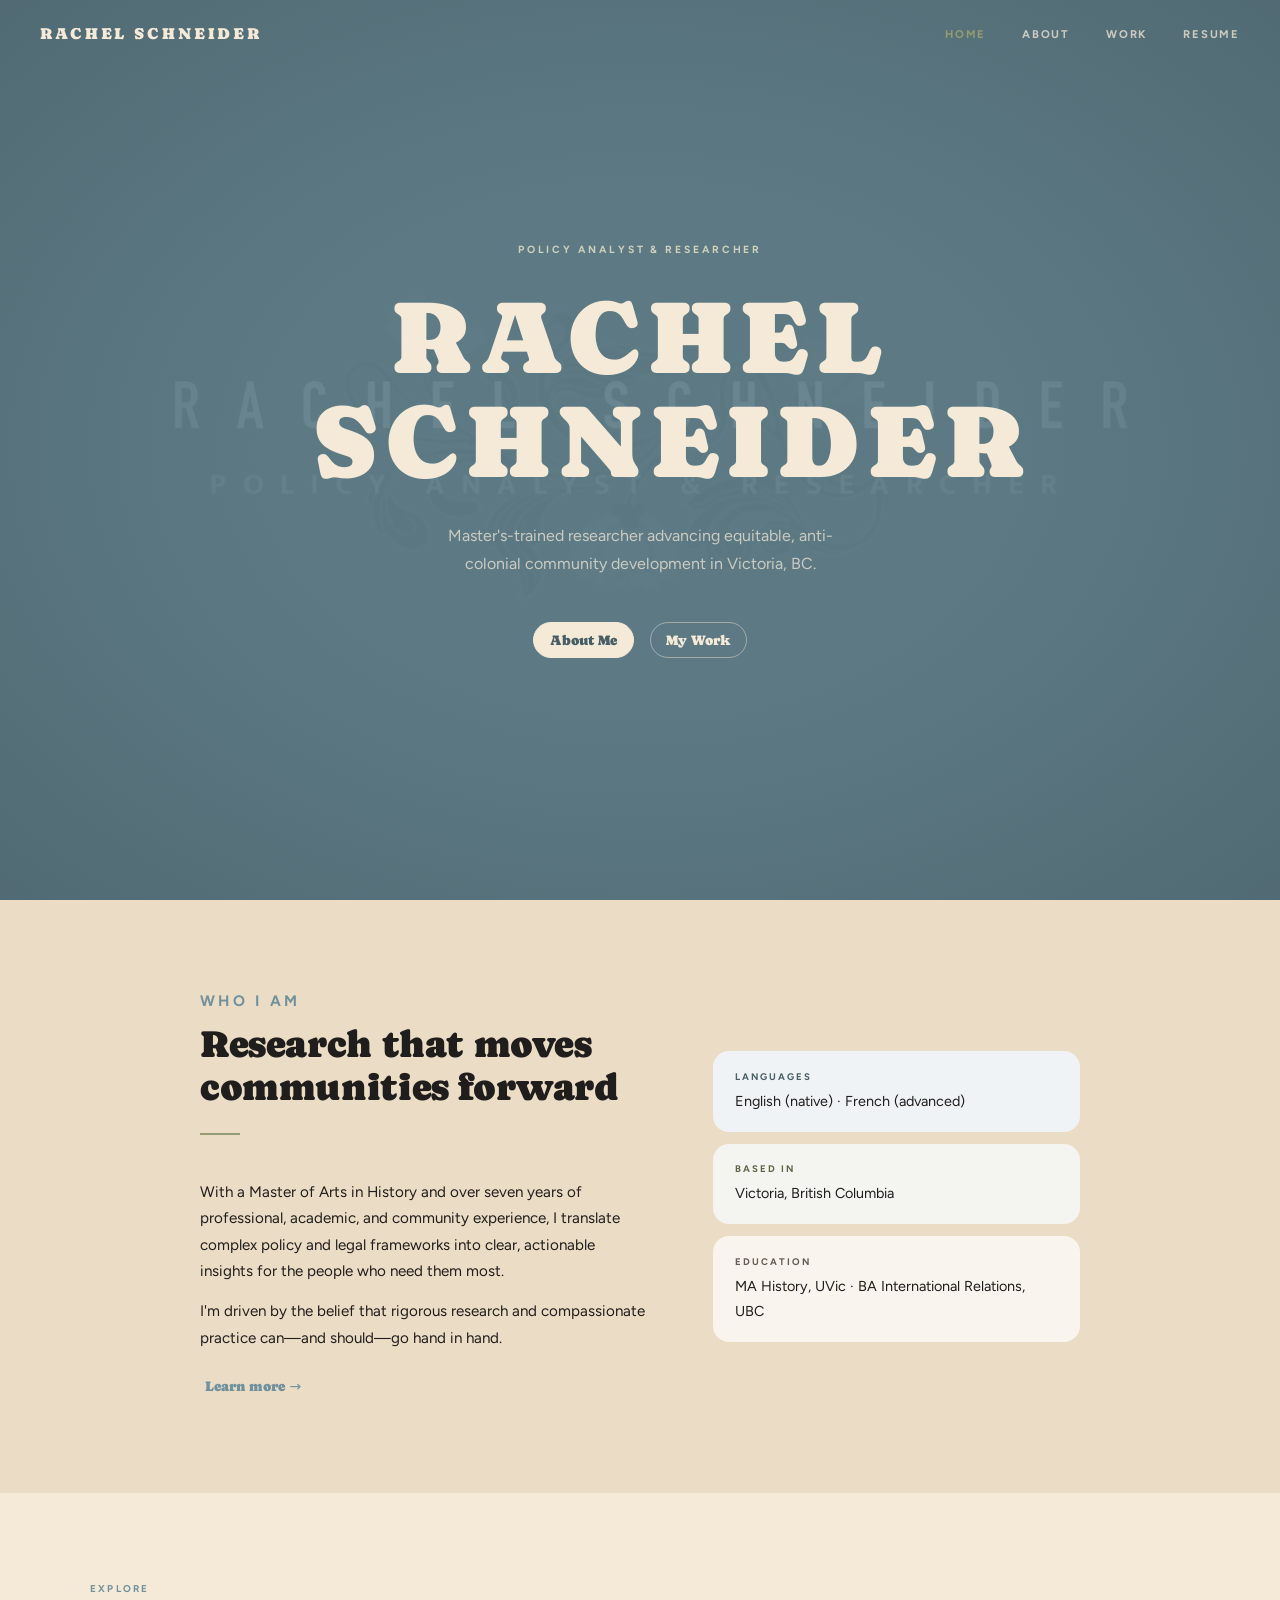
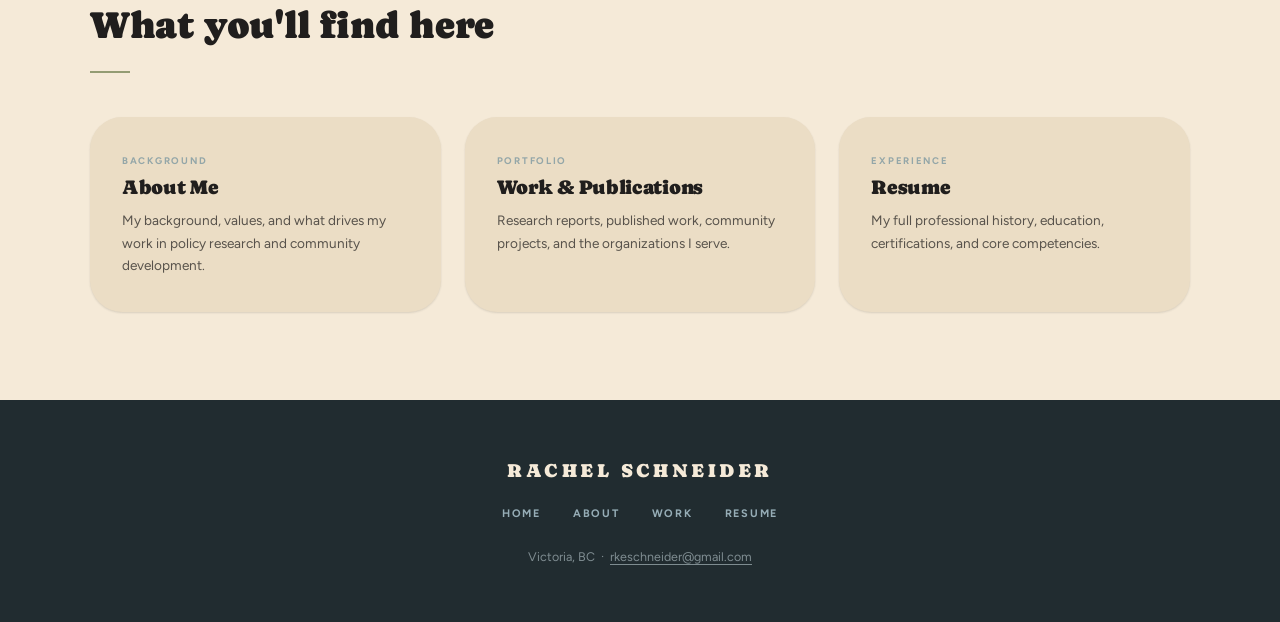
==== index.html @ 08669805 "Initial site" ====
<!DOCTYPE html>
<html lang="en">
<head>
  <meta charset="UTF-8">
  <meta name="viewport" content="width=device-width, initial-scale=1.0">
  <title>Rachel Schneider — Policy Analyst &amp; Researcher</title>
  <link rel="stylesheet" href="css/styles.css">
</head>
<body>

  <!-- ── Navigation ─────────────────────────────────────── -->
  <header class="site-header hero-mode" id="site-header">
    <a class="brand" href="index.html">Rachel Schneider</a>
    <nav aria-label="Main">
      <ul class="site-nav" id="site-nav">
        <li><a href="index.html" aria-current="page">Home</a></li>
        <li><a href="about.html">About</a></li>
        <li><a href="work.html">Work</a></li>
        <li><a href="resume.html">Resume</a></li>
      </ul>
    </nav>
    <button class="nav-toggle" id="nav-toggle" aria-label="Toggle navigation" aria-expanded="false">
      <svg width="22" height="16" viewBox="0 0 22 16" fill="currentColor" aria-hidden="true">
        <rect width="22" height="2" rx="1"/>
        <rect y="7" width="22" height="2" rx="1"/>
        <rect y="14" width="22" height="2" rx="1"/>
      </svg>
    </button>
  </header>

  <!-- ── Hero ───────────────────────────────────────────── -->
  <section class="hero">
    <div class="hero-content">
      <p class="hero-eyebrow">Policy Analyst &amp; Researcher</p>
      <h1 class="hero-name">Rachel<br>Schneider</h1>
      <p class="hero-tagline">Master's-trained researcher advancing equitable, anti-colonial community development in Victoria, BC.</p>
      <div class="hero-ctas">
        <a href="about.html" class="btn btn-primary">About Me</a>
        <a href="work.html" class="btn btn-secondary">My Work</a>
      </div>
    </div>
  </section>

  <!-- ── Intro strip ────────────────────────────────────── -->
  <section class="section section--tinted">
    <div class="section-inner">
      <div class="intro-grid">
        <div>
          <p class="section-eyebrow">Who I am</p>
          <h2 class="section-heading">Research that moves communities forward</h2>
          <hr class="section-rule">
          <p>With a Master of Arts in History and over seven years of professional, academic, and community experience, I translate complex policy and legal frameworks into clear, actionable insights for the people who need them most.</p>
          <p>I'm driven by the belief that rigorous research and compassionate practice can—and should—go hand in hand.</p>
          <a href="about.html" class="btn btn-ghost" style="margin-top: 0.25rem;">Learn more →</a>
        </div>
        <div class="stat-pills">
          <div class="stat-pill" style="background: var(--color-accent-100);">
            <p class="label" style="color: var(--color-accent-700);">Languages</p>
            <p class="value">English (native) · French (advanced)</p>
          </div>
          <div class="stat-pill" style="background: var(--color-accent-2-100);">
            <p class="label" style="color: var(--color-accent-2-700);">Based in</p>
            <p class="value">Victoria, British Columbia</p>
          </div>
          <div class="stat-pill" style="background: var(--color-neutral-100);">
            <p class="label" style="color: var(--color-neutral-700);">Education</p>
            <p class="value">MA History, UVic · BA International Relations, UBC</p>
          </div>
        </div>
      </div>
    </div>
  </section>

  <!-- ── Quick links ─────────────────────────────────────── -->
  <section class="section">
    <div class="section-inner--wide">
      <p class="section-eyebrow">Explore</p>
      <h2 class="section-heading">What you'll find here</h2>
      <hr class="section-rule">
      <div class="quick-links">
        <a href="about.html" class="ql-card">
          <p class="eyebrow">Background</p>
          <h3>About Me</h3>
          <p>My background, values, and what drives my work in policy research and community development.</p>
        </a>
        <a href="work.html" class="ql-card">
          <p class="eyebrow">Portfolio</p>
          <h3>Work &amp; Publications</h3>
          <p>Research reports, published work, community projects, and the organizations I serve.</p>
        </a>
        <a href="resume.html" class="ql-card">
          <p class="eyebrow">Experience</p>
          <h3>Resume</h3>
          <p>My full professional history, education, certifications, and core competencies.</p>
        </a>
      </div>
    </div>
  </section>

  <!-- ── Footer ─────────────────────────────────────────── -->
  <footer class="site-footer">
    <span class="footer-brand">Rachel Schneider</span>
    <nav class="footer-nav" aria-label="Footer">
      <a href="index.html">Home</a>
      <a href="about.html">About</a>
      <a href="work.html">Work</a>
      <a href="resume.html">Resume</a>
    </nav>
    <p class="footer-copy">Victoria, BC &nbsp;·&nbsp; <a href="mailto:rkeschneider@gmail.com">rkeschneider@gmail.com</a></p>
  </footer>

  <script src="js/main.js"></script>
</body>
</html>
---- css/styles.css ----
@import url('../brand_assets/design-system/styles.css');

/* ══════════════════════════════════════════════════════════
   Site-wide layout & component overrides
   ══════════════════════════════════════════════════════════ */

/* ── Site Header / Nav ──────────────────────────────────── */
.site-header {
  position: fixed;
  top: 0; left: 0; right: 0;
  z-index: 200;
  display: flex;
  align-items: center;
  padding: 1.35rem 2.5rem;
  transition: background 0.35s ease, box-shadow 0.35s ease;
}

.site-header.hero-mode {
  background: transparent;
}

.site-header.scrolled {
  background: var(--color-bg);
  box-shadow: var(--shadow-sm);
}

.site-header .brand {
  font-family: var(--font-heading);
  font-size: 1rem;
  letter-spacing: 0.18em;
  text-transform: uppercase;
  color: var(--color-bg);
  text-decoration: none;
  margin-right: auto;
  transition: color 0.3s;
}

.site-header.scrolled .brand {
  color: var(--color-text);
}

.site-nav {
  display: flex;
  gap: 2.25rem;
  list-style: none;
  margin: 0;
  padding: 0;
}

.site-nav a {
  font-family: var(--font-body);
  font-size: 0.7rem;
  font-weight: 700;
  letter-spacing: 0.16em;
  text-transform: uppercase;
  color: rgba(245, 234, 216, 0.75);
  text-decoration: none;
  transition: color 0.2s;
}

.site-header.scrolled .site-nav a {
  color: var(--color-neutral-600);
}

.site-nav a:hover,
.site-nav a[aria-current="page"] {
  color: var(--color-accent-2) !important;
}

.nav-toggle {
  display: none;
  background: none;
  border: none;
  cursor: pointer;
  padding: 0.4rem;
  color: var(--color-bg);
  line-height: 1;
}

.site-header.scrolled .nav-toggle {
  color: var(--color-text);
}

/* ── Hero ───────────────────────────────────────────────── */
.hero {
  position: relative;
  min-height: 100vh;
  display: flex;
  align-items: center;
  justify-content: center;
  text-align: center;
  background: var(--color-accent-600);
  overflow: hidden;
}

.hero::before {
  content: '';
  position: absolute;
  inset: 0;
  background: url('../assets/business-card.jpeg') center / cover no-repeat;
  opacity: 0.16;
  mix-blend-mode: luminosity;
}

/* Radial vignette to deepen edges */
.hero::after {
  content: '';
  position: absolute;
  inset: 0;
  background: radial-gradient(ellipse at center, transparent 40%, rgba(71, 94, 102, 0.55) 100%);
  pointer-events: none;
}

.hero-content {
  position: relative;
  z-index: 1;
  max-width: 720px;
  padding: 2rem;
}

.hero-eyebrow {
  font-family: var(--font-body);
  font-size: 0.65rem;
  font-weight: 700;
  letter-spacing: 0.28em;
  text-transform: uppercase;
  color: var(--color-accent-2-300);
  margin: 0 0 1.75rem;
}

.hero-name {
  font-family: var(--font-heading);
  font-size: clamp(3.25rem, 9vw, 6.5rem);
  line-height: 1.0;
  letter-spacing: 0.06em;
  text-transform: uppercase;
  color: var(--color-bg);
  margin: 0 0 1.75rem;
}

.hero-tagline {
  font-size: 1rem;
  line-height: 1.75;
  color: rgba(245, 234, 216, 0.72);
  max-width: 440px;
  margin: 0 auto 2.75rem;
}

.hero-ctas {
  display: flex;
  gap: 1rem;
  justify-content: center;
  flex-wrap: wrap;
}

/* Override btn colors for the hero's dark bg */
.hero-ctas .btn-primary {
  background: var(--color-bg);
  color: var(--color-accent-700);
  border-color: var(--color-bg);
}
.hero-ctas .btn-primary:hover {
  background: var(--color-accent-100);
}
.hero-ctas .btn-secondary {
  border-color: rgba(245, 234, 216, 0.45);
  color: var(--color-bg);
  background: transparent;
}
.hero-ctas .btn-secondary:hover {
  background: rgba(245, 234, 216, 0.1);
}

/* ── Page Header (inner pages) ──────────────────────────── */
.page-header {
  position: relative;
  background: var(--color-accent-600);
  padding: 9.5rem 2rem 4.5rem;
  text-align: center;
  overflow: hidden;
}

.page-header::before {
  content: '';
  position: absolute;
  inset: 0;
  background: url('../assets/business-card.jpeg') center / cover no-repeat;
  opacity: 0.12;
  mix-blend-mode: luminosity;
}

.page-header::after {
  content: '';
  position: absolute;
  inset: 0;
  background: radial-gradient(ellipse at center, transparent 30%, rgba(71, 94, 102, 0.5) 100%);
  pointer-events: none;
}

.page-header-content {
  position: relative;
  z-index: 1;
}

.page-header h1 {
  font-family: var(--font-heading);
  font-size: clamp(2.25rem, 5vw, 3.75rem);
  letter-spacing: 0.06em;
  text-transform: uppercase;
  color: var(--color-bg);
  margin: 0 0 0.6rem;
}

.page-header .sub {
  font-size: 0.65rem;
  font-weight: 700;
  letter-spacing: 0.22em;
  text-transform: uppercase;
  color: var(--color-accent-200);
  margin: 0;
}

/* ── Section chrome ─────────────────────────────────────── */
.section {
  padding: 5.5rem 2rem;
}

.section--tinted {
  background: var(--color-surface);
}

.section-inner {
  max-width: 880px;
  margin: 0 auto;
}

.section-inner--wide {
  max-width: 1100px;
  margin: 0 auto;
}

.section-eyebrow {
  font-size: 0.62rem;
  font-weight: 700;
  letter-spacing: 0.22em;
  text-transform: uppercase;
  color: var(--color-accent);
  margin: 0 0 0.5rem;
}

.section-heading {
  font-family: var(--font-heading);
  font-size: clamp(1.75rem, 3vw, 2.4rem);
  color: var(--color-text);
  margin: 0 0 1.5rem;
  letter-spacing: -0.01em;
}

.section-rule {
  width: 2.5rem;
  height: 2px;
  background: var(--color-accent-2);
  border: none;
  margin: 0 0 2.75rem;
}

/* ── Home – intro strip ─────────────────────────────────── */
.intro-grid {
  display: grid;
  grid-template-columns: 1.1fr 0.9fr;
  gap: 4rem;
  align-items: center;
}

.intro-grid p {
  font-size: 0.95rem;
  line-height: 1.75;
}

.stat-pills {
  display: flex;
  flex-direction: column;
  gap: 0.75rem;
}

.stat-pill {
  border-radius: var(--radius-md);
  padding: 1.1rem 1.4rem;
}

.stat-pill .label {
  font-size: 0.6rem;
  font-weight: 700;
  letter-spacing: 0.2em;
  text-transform: uppercase;
  margin: 0 0 0.2rem;
}

.stat-pill .value {
  font-size: 0.9rem;
  margin: 0;
}

/* ── Home – quick link cards ────────────────────────────── */
.quick-links {
  display: grid;
  grid-template-columns: repeat(3, 1fr);
  gap: 1.5rem;
}

.ql-card {
  display: block;
  text-decoration: none;
  color: var(--color-text);
  padding: 2.25rem 2rem;
  border-radius: calc(var(--radius-lg) * 1.15);
  background: var(--color-surface);
  box-shadow: var(--shadow-sm);
  transition: transform 0.25s cubic-bezier(0.34, 1.56, 0.64, 1),
              box-shadow 0.25s ease;
}

.ql-card:hover {
  transform: translateY(-4px);
  box-shadow: var(--shadow-md);
}

.ql-card .eyebrow {
  font-size: 0.6rem;
  font-weight: 700;
  letter-spacing: 0.18em;
  text-transform: uppercase;
  color: var(--color-accent);
  margin: 0 0 0.5rem;
}

.ql-card h3 {
  font-family: var(--font-heading);
  font-size: 1.25rem;
  margin: 0 0 0.6rem;
}

.ql-card p {
  font-size: 0.85rem;
  opacity: 0.72;
  margin: 0;
  line-height: 1.65;
}

/* ── About – bio layout ─────────────────────────────────── */
.bio-layout {
  display: grid;
  grid-template-columns: 1.5fr 1fr;
  gap: 4rem;
  align-items: start;
}

.bio-text p {
  font-size: 0.95rem;
  line-height: 1.8;
}

.bio-text .lead {
  font-size: 1.1rem;
  line-height: 1.75;
  margin-bottom: 1.25rem;
}

.sidebar-panel {
  background: var(--color-surface);
  border-radius: calc(var(--radius-lg) * 1.15);
  padding: 1.6rem;
  box-shadow: var(--shadow-sm);
  margin-bottom: 1rem;
}

.sidebar-panel h3 {
  font-size: 0.6rem;
  font-weight: 700;
  letter-spacing: 0.2em;
  text-transform: uppercase;
  color: var(--color-accent);
  margin: 0 0 0.9rem;
}

.sidebar-panel p {
  font-size: 0.875rem;
  line-height: 1.65;
  margin: 0;
}

.tag-cloud {
  display: flex;
  flex-wrap: wrap;
  gap: 0.4rem;
}

/* ── Values cards ───────────────────────────────────────── */
.values-grid {
  display: grid;
  grid-template-columns: repeat(3, 1fr);
  gap: 1.25rem;
}

/* ── Work – publication / project cards ─────────────────── */
.work-stack {
  display: flex;
  flex-direction: column;
  gap: 1.5rem;
}

.work-card {
  padding: 1.75rem 2rem;
  border-radius: calc(var(--radius-lg) * 1.15);
  background: var(--color-surface);
  box-shadow: var(--shadow-sm);
  border-left: 3px solid var(--color-accent);
  transition: box-shadow 0.2s ease;
}

.work-card:hover {
  box-shadow: var(--shadow-md);
}

.work-card--olive {
  border-left-color: var(--color-accent-2);
}

.work-card-meta {
  font-size: 0.65rem;
  font-weight: 700;
  letter-spacing: 0.14em;
  text-transform: uppercase;
  color: var(--color-accent);
  margin: 0 0 0.4rem;
}

.work-card--olive .work-card-meta {
  color: var(--color-accent-2-600);
}

.work-card h3 {
  font-family: var(--font-heading);
  font-size: 1.2rem;
  margin: 0 0 0.6rem;
  line-height: 1.25;
}

.work-card p {
  font-size: 0.875rem;
  line-height: 1.7;
  opacity: 0.82;
  margin: 0;
}

/* ── Work – org cards ───────────────────────────────────── */
.org-grid {
  display: grid;
  grid-template-columns: repeat(auto-fill, minmax(260px, 1fr));
  gap: 1.25rem;
}

/* ── Resume ──────────────────────────────────────────────── */
.resume-toolbar {
  display: flex;
  align-items: flex-end;
  justify-content: space-between;
  margin-bottom: 1.75rem;
  flex-wrap: wrap;
  gap: 1rem;
}

.resume-embed {
  width: 100%;
  height: 82vh;
  border: none;
  border-radius: var(--radius-md);
  box-shadow: var(--shadow-lg);
  display: block;
}

/* ── Footer ──────────────────────────────────────────────── */
.site-footer {
  background: var(--color-accent-900);
  color: var(--color-accent-300);
  padding: 3.5rem 2rem;
  text-align: center;
}

.footer-brand {
  font-family: var(--font-heading);
  font-size: 1.2rem;
  letter-spacing: 0.18em;
  text-transform: uppercase;
  color: var(--color-bg);
  display: block;
  margin-bottom: 1.25rem;
}

.footer-nav {
  display: flex;
  justify-content: center;
  gap: 2rem;
  margin-bottom: 1.5rem;
  flex-wrap: wrap;
}

.footer-nav a {
  font-size: 0.68rem;
  font-weight: 700;
  letter-spacing: 0.16em;
  text-transform: uppercase;
  color: var(--color-accent-400);
  text-decoration: none;
  transition: color 0.2s;
}

.footer-nav a:hover {
  color: var(--color-bg);
}

.footer-copy {
  font-size: 0.78rem;
  opacity: 0.6;
  margin: 0;
}

.footer-copy a {
  color: var(--color-accent-300);
}

/* ── Responsive ──────────────────────────────────────────── */
@media (max-width: 900px) {
  .intro-grid,
  .bio-layout {
    grid-template-columns: 1fr;
    gap: 2.5rem;
  }

  .quick-links {
    grid-template-columns: 1fr 1fr;
  }

  .values-grid {
    grid-template-columns: 1fr;
  }
}

@media (max-width: 640px) {
  .site-header {
    padding: 1rem 1.25rem;
  }

  .nav-toggle {
    display: block;
  }

  .site-nav {
    display: none;
    position: absolute;
    top: 100%;
    left: 0;
    right: 0;
    background: var(--color-bg);
    padding: 1.5rem 1.25rem;
    flex-direction: column;
    gap: 1.25rem;
    box-shadow: var(--shadow-md);
    border-bottom: 1px solid var(--color-divider);
  }

  .site-nav.is-open {
    display: flex;
  }

  .site-nav a {
    color: var(--color-neutral-600) !important;
    font-size: 0.85rem;
  }

  .quick-links {
    grid-template-columns: 1fr;
  }

  .section {
    padding: 3.5rem 1.25rem;
  }

  .page-header {
    padding: 8rem 1.25rem 3.5rem;
  }
}
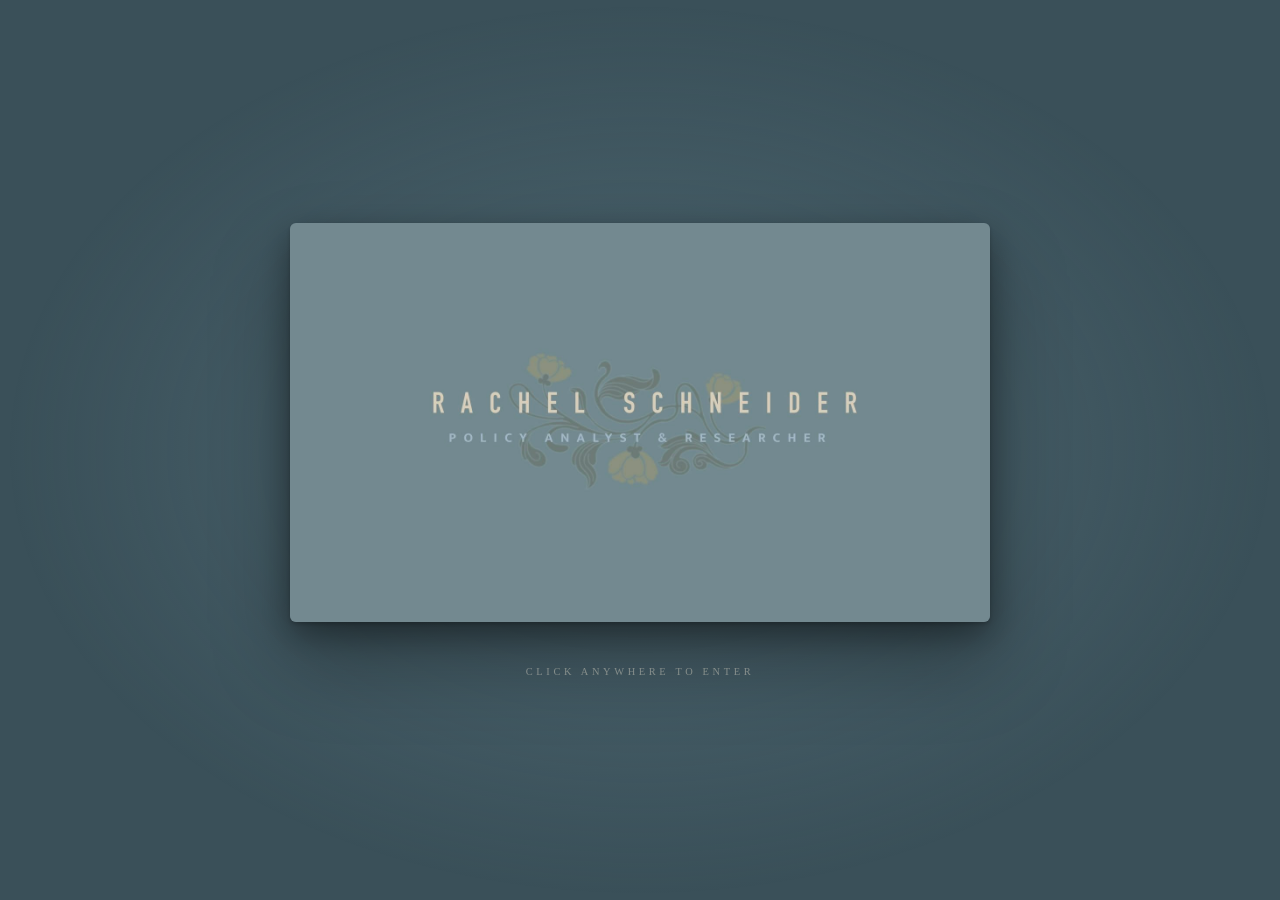
==== commit 8e9080fd: "Redesign: splash + single-page layout" ====
--- a/index.html
+++ b/index.html
@@ -3,112 +3,87 @@
 <head>
   <meta charset="UTF-8">
   <meta name="viewport" content="width=device-width, initial-scale=1.0">
-  <title>Rachel Schneider — Policy Analyst &amp; Researcher</title>
-  <link rel="stylesheet" href="css/styles.css">
+  <title>Rachel Schneider</title>
+  <style>
+    *, *::before, *::after { margin: 0; padding: 0; box-sizing: border-box; }
+
+    body {
+      background: #3a5059;
+      min-height: 100vh;
+      display: flex;
+      flex-direction: column;
+      align-items: center;
+      justify-content: center;
+      cursor: pointer;
+      overflow: hidden;
+    }
+
+    /* Subtle radial glow behind the card */
+    body::before {
+      content: '';
+      position: fixed;
+      inset: 0;
+      background: radial-gradient(ellipse at center, rgba(114,145,157,0.35) 0%, transparent 70%);
+      pointer-events: none;
+    }
+
+    .card-wrap {
+      max-width: min(88vw, 700px);
+      width: 100%;
+      opacity: 0;
+      transform: translateY(18px);
+      animation: rise 1.4s cubic-bezier(0.22, 1, 0.36, 1) 0.2s forwards;
+    }
+
+    .card-wrap img {
+      width: 100%;
+      display: block;
+      border-radius: 6px;
+      box-shadow:
+        0 2px 4px rgba(0,0,0,0.2),
+        0 12px 32px rgba(0,0,0,0.35),
+        0 40px 80px rgba(0,0,0,0.3);
+    }
+
+    .enter-hint {
+      margin-top: 2.75rem;
+      font-family: Georgia, 'Times New Roman', serif;
+      font-size: 0.65rem;
+      letter-spacing: 0.35em;
+      text-transform: uppercase;
+      color: rgba(245, 234, 216, 0.4);
+      animation:
+        rise 1.4s cubic-bezier(0.22, 1, 0.36, 1) 0.6s both,
+        pulse 3s ease-in-out 2s infinite;
+      user-select: none;
+    }
+
+    /* Invisible full-screen link */
+    .cover-link {
+      position: fixed;
+      inset: 0;
+      z-index: 10;
+    }
+
+    @keyframes rise {
+      from { opacity: 0; transform: translateY(18px); }
+      to   { opacity: 1; transform: translateY(0); }
+    }
+
+    @keyframes pulse {
+      0%, 100% { opacity: 0.4; }
+      50%       { opacity: 0.85; }
+    }
+  </style>
 </head>
 <body>
 
-  <!-- ── Navigation ─────────────────────────────────────── -->
-  <header class="site-header hero-mode" id="site-header">
-    <a class="brand" href="index.html">Rachel Schneider</a>
-    <nav aria-label="Main">
-      <ul class="site-nav" id="site-nav">
-        <li><a href="index.html" aria-current="page">Home</a></li>
-        <li><a href="about.html">About</a></li>
-        <li><a href="work.html">Work</a></li>
-        <li><a href="resume.html">Resume</a></li>
-      </ul>
-    </nav>
-    <button class="nav-toggle" id="nav-toggle" aria-label="Toggle navigation" aria-expanded="false">
-      <svg width="22" height="16" viewBox="0 0 22 16" fill="currentColor" aria-hidden="true">
-        <rect width="22" height="2" rx="1"/>
-        <rect y="7" width="22" height="2" rx="1"/>
-        <rect y="14" width="22" height="2" rx="1"/>
-      </svg>
-    </button>
-  </header>
+  <div class="card-wrap">
+    <img src="assets/business-card.jpeg" alt="Rachel Schneider — Policy Analyst & Researcher">
+  </div>
+  <p class="enter-hint">click anywhere to enter</p>
 
-  <!-- ── Hero ───────────────────────────────────────────── -->
-  <section class="hero">
-    <div class="hero-content">
-      <p class="hero-eyebrow">Policy Analyst &amp; Researcher</p>
-      <h1 class="hero-name">Rachel<br>Schneider</h1>
-      <p class="hero-tagline">Master's-trained researcher advancing equitable, anti-colonial community development in Victoria, BC.</p>
-      <div class="hero-ctas">
-        <a href="about.html" class="btn btn-primary">About Me</a>
-        <a href="work.html" class="btn btn-secondary">My Work</a>
-      </div>
-    </div>
-  </section>
+  <a href="home.html" class="cover-link" aria-label="Enter site"></a>
 
-  <!-- ── Intro strip ────────────────────────────────────── -->
-  <section class="section section--tinted">
-    <div class="section-inner">
-      <div class="intro-grid">
-        <div>
-          <p class="section-eyebrow">Who I am</p>
-          <h2 class="section-heading">Research that moves communities forward</h2>
-          <hr class="section-rule">
-          <p>With a Master of Arts in History and over seven years of professional, academic, and community experience, I translate complex policy and legal frameworks into clear, actionable insights for the people who need them most.</p>
-          <p>I'm driven by the belief that rigorous research and compassionate practice can—and should—go hand in hand.</p>
-          <a href="about.html" class="btn btn-ghost" style="margin-top: 0.25rem;">Learn more →</a>
-        </div>
-        <div class="stat-pills">
-          <div class="stat-pill" style="background: var(--color-accent-100);">
-            <p class="label" style="color: var(--color-accent-700);">Languages</p>
-            <p class="value">English (native) · French (advanced)</p>
-          </div>
-          <div class="stat-pill" style="background: var(--color-accent-2-100);">
-            <p class="label" style="color: var(--color-accent-2-700);">Based in</p>
-            <p class="value">Victoria, British Columbia</p>
-          </div>
-          <div class="stat-pill" style="background: var(--color-neutral-100);">
-            <p class="label" style="color: var(--color-neutral-700);">Education</p>
-            <p class="value">MA History, UVic · BA International Relations, UBC</p>
-          </div>
-        </div>
-      </div>
-    </div>
-  </section>
-
-  <!-- ── Quick links ─────────────────────────────────────── -->
-  <section class="section">
-    <div class="section-inner--wide">
-      <p class="section-eyebrow">Explore</p>
-      <h2 class="section-heading">What you'll find here</h2>
-      <hr class="section-rule">
-      <div class="quick-links">
-        <a href="about.html" class="ql-card">
-          <p class="eyebrow">Background</p>
-          <h3>About Me</h3>
-          <p>My background, values, and what drives my work in policy research and community development.</p>
-        </a>
-        <a href="work.html" class="ql-card">
-          <p class="eyebrow">Portfolio</p>
-          <h3>Work &amp; Publications</h3>
-          <p>Research reports, published work, community projects, and the organizations I serve.</p>
-        </a>
-        <a href="resume.html" class="ql-card">
-          <p class="eyebrow">Experience</p>
-          <h3>Resume</h3>
-          <p>My full professional history, education, certifications, and core competencies.</p>
-        </a>
-      </div>
-    </div>
-  </section>
-
-  <!-- ── Footer ─────────────────────────────────────────── -->
-  <footer class="site-footer">
-    <span class="footer-brand">Rachel Schneider</span>
-    <nav class="footer-nav" aria-label="Footer">
-      <a href="index.html">Home</a>
-      <a href="about.html">About</a>
-      <a href="work.html">Work</a>
-      <a href="resume.html">Resume</a>
-    </nav>
-    <p class="footer-copy">Victoria, BC &nbsp;·&nbsp; <a href="mailto:rkeschneider@gmail.com">rkeschneider@gmail.com</a></p>
-  </footer>
-
-  <script src="js/main.js"></script>
 </body>
 </html>
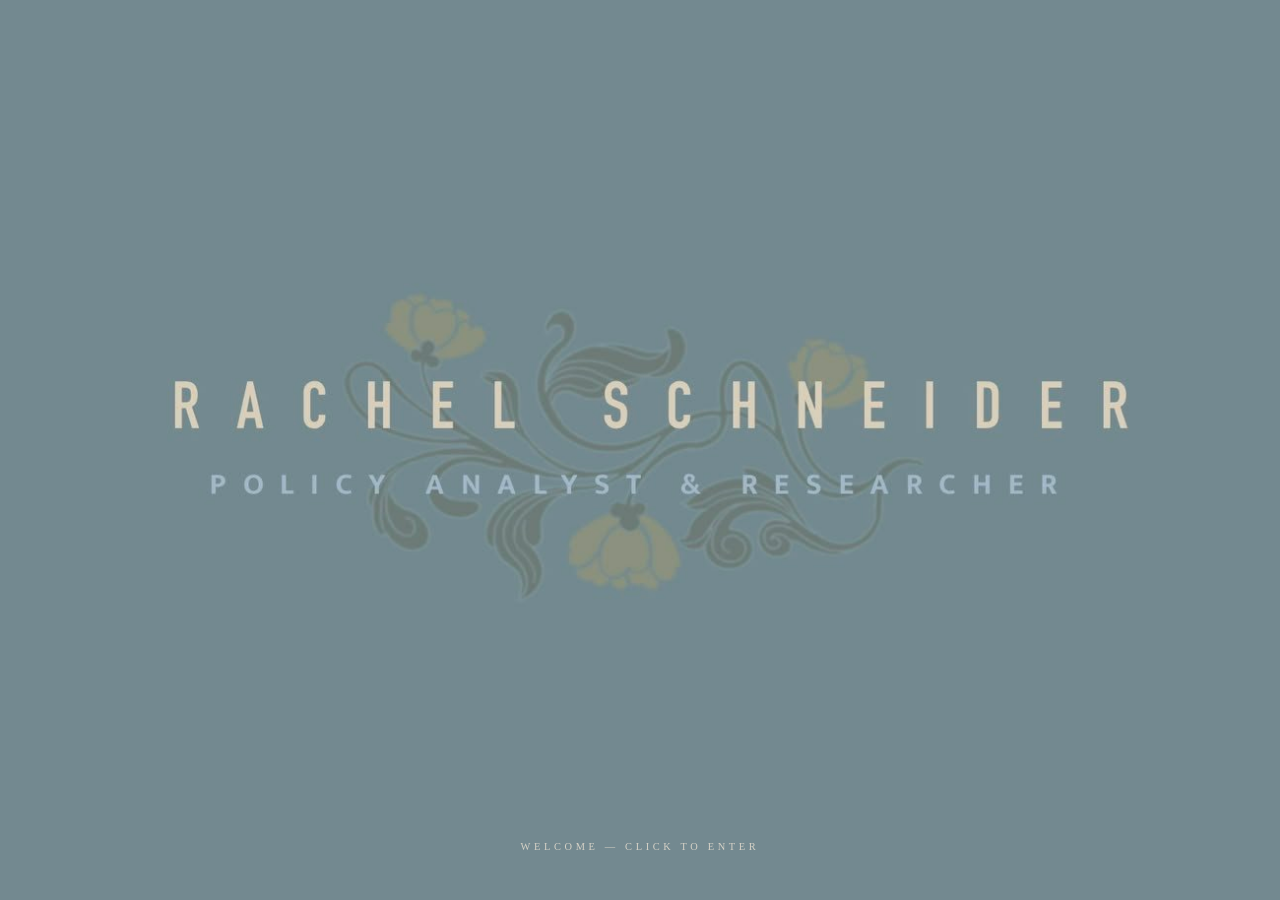
==== commit 5cbd7e2e: "Splash page: full bled card, welcome text" ====
--- a/index.html
+++ b/index.html
@@ -8,82 +8,55 @@
     *, *::before, *::after { margin: 0; padding: 0; box-sizing: border-box; }
 
     body {
-      background: #3a5059;
       min-height: 100vh;
-      display: flex;
-      flex-direction: column;
-      align-items: center;
-      justify-content: center;
+      min-height: 100dvh;
+      background-color: #72919d;
+      background-image: url('assets/business-card.jpeg');
+      background-size: cover;
+      background-position: center;
+      background-repeat: no-repeat;
       cursor: pointer;
       overflow: hidden;
     }
 
-    /* Subtle radial glow behind the card */
-    body::before {
-      content: '';
+    /* Full-screen link — clicking anywhere goes to home.html */
+    .cover-link {
       position: fixed;
       inset: 0;
-      background: radial-gradient(ellipse at center, rgba(114,145,157,0.35) 0%, transparent 70%);
-      pointer-events: none;
+      z-index: 10;
+      display: flex;
+      align-items: flex-end;
+      justify-content: center;
+      padding-bottom: 3rem;
+      text-decoration: none;
     }
 
-    .card-wrap {
-      max-width: min(88vw, 700px);
-      width: 100%;
-      opacity: 0;
-      transform: translateY(18px);
-      animation: rise 1.4s cubic-bezier(0.22, 1, 0.36, 1) 0.2s forwards;
-    }
-
-    .card-wrap img {
-      width: 100%;
-      display: block;
-      border-radius: 6px;
-      box-shadow:
-        0 2px 4px rgba(0,0,0,0.2),
-        0 12px 32px rgba(0,0,0,0.35),
-        0 40px 80px rgba(0,0,0,0.3);
-    }
-
-    .enter-hint {
-      margin-top: 2.75rem;
+    .welcome {
       font-family: Georgia, 'Times New Roman', serif;
       font-size: 0.65rem;
       letter-spacing: 0.35em;
       text-transform: uppercase;
-      color: rgba(245, 234, 216, 0.4);
-      animation:
-        rise 1.4s cubic-bezier(0.22, 1, 0.36, 1) 0.6s both,
-        pulse 3s ease-in-out 2s infinite;
+      color: rgba(245, 234, 216, 0.75);
+      animation: fadein 2s ease 0.8s both, pulse 3s ease-in-out 3s infinite;
       user-select: none;
     }
 
-    /* Invisible full-screen link */
-    .cover-link {
-      position: fixed;
-      inset: 0;
-      z-index: 10;
-    }
-
-    @keyframes rise {
-      from { opacity: 0; transform: translateY(18px); }
+    @keyframes fadein {
+      from { opacity: 0; transform: translateY(6px); }
       to   { opacity: 1; transform: translateY(0); }
     }
 
     @keyframes pulse {
-      0%, 100% { opacity: 0.4; }
-      50%       { opacity: 0.85; }
+      0%, 100% { opacity: 0.75; }
+      50%       { opacity: 1; }
     }
   </style>
 </head>
 <body>
 
-  <div class="card-wrap">
-    <img src="assets/business-card.jpeg" alt="Rachel Schneider — Policy Analyst & Researcher">
-  </div>
-  <p class="enter-hint">click anywhere to enter</p>
-
-  <a href="home.html" class="cover-link" aria-label="Enter site"></a>
+  <a href="home.html" class="cover-link" aria-label="Enter site">
+    <span class="welcome">WELCOME &mdash; CLICK TO ENTER</span>
+  </a>
 
 </body>
 </html>
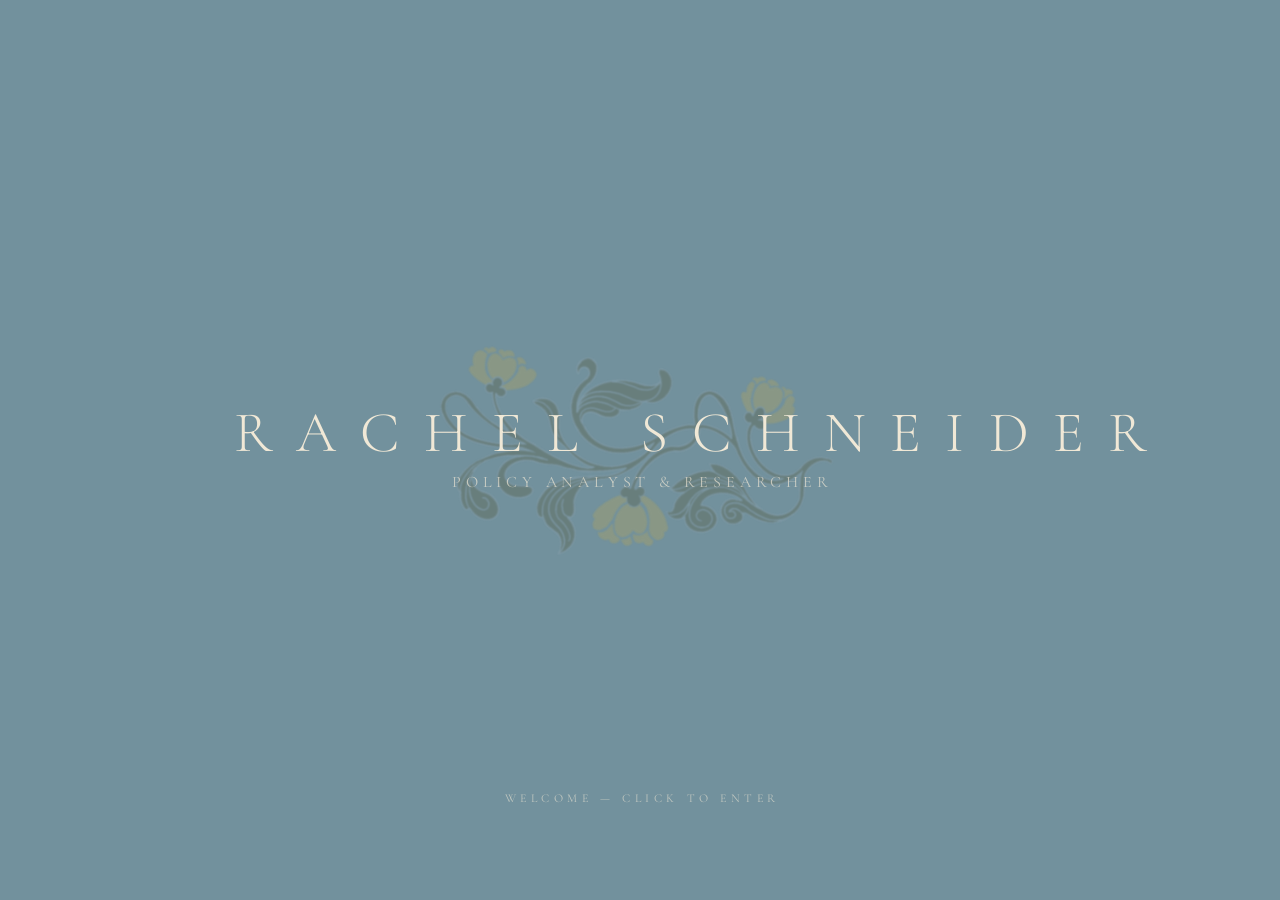
==== commit 30e2950a: "Add botanical art and redesign home page" ====
--- a/index.html
+++ b/index.html
@@ -4,59 +4,143 @@
   <meta charset="UTF-8">
   <meta name="viewport" content="width=device-width, initial-scale=1.0">
   <title>Rachel Schneider</title>
+  <link rel="preconnect" href="https://fonts.googleapis.com">
+  <link href="https://fonts.googleapis.com/css2?family=Cormorant+Garamond:wght@300;400&display=swap" rel="stylesheet">
   <style>
     *, *::before, *::after { margin: 0; padding: 0; box-sizing: border-box; }
 
+    html, body {
+      height: 100%;
+    }
+
     body {
+      background: #72919d;
       min-height: 100vh;
       min-height: 100dvh;
-      background-color: #72919d;
-      background-image: url('assets/business-card.jpeg');
-      background-size: cover;
-      background-position: center;
-      background-repeat: no-repeat;
+      display: flex;
+      flex-direction: column;
+      align-items: center;
+      overflow: hidden;
       cursor: pointer;
-      overflow: hidden;
     }
 
-    /* Full-screen link — clicking anywhere goes to home.html */
+    /* Equal flex spacers above and below keep the card vertically centred */
+    .spacer {
+      flex: 1;
+      display: flex;
+      align-items: center;
+      justify-content: center;
+    }
+
+    /* ── Centred composition ────────────────────────────── */
+    .splash {
+      position: relative;
+      /* Never exceed native PNG res (2016px) — always sharp.
+         min() picks the tightest constraint: width, height-derived, or hard cap. */
+      width: min(860px, 90vw, calc(88vh * 1.75));
+      animation: fadein 1.5s cubic-bezier(0.22, 1, 0.36, 1) 0.2s both;
+    }
+
+    /* The botanical art — transparent PNG, drops straight onto the blue */
+    .floral {
+      display: block;
+      width: 100%;
+      height: auto;
+      pointer-events: none;
+      user-select: none;
+    }
+
+    /* Name + title sit centred over the art, just like the business card */
+    .name-block {
+      position: absolute;
+      top: 50%;
+      left: 50%;
+      transform: translate(-50%, -52%);
+      text-align: center;
+      width: 100%;
+      pointer-events: none;
+    }
+
+    .name {
+      font-family: 'Cormorant Garamond', Georgia, serif;
+      font-weight: 300;
+      font-size: clamp(1.4rem, 4.8vw, 3.6rem);
+      letter-spacing: 0.42em;
+      text-indent: 0.42em;   /* offset trailing gap */
+      text-transform: uppercase;
+      color: #f0e8d6;
+      line-height: 1.0;
+      white-space: nowrap;
+    }
+
+    .title {
+      font-family: 'Cormorant Garamond', Georgia, serif;
+      font-weight: 400;
+      font-size: clamp(0.42rem, 1.35vw, 1rem);
+      letter-spacing: 0.3em;
+      text-indent: 0.3em;
+      text-transform: uppercase;
+      color: rgba(240, 232, 214, 0.68);
+      margin-top: 0.6em;
+      white-space: nowrap;
+    }
+
+    /* ── Welcome prompt ─────────────────────────────────── */
+    .welcome {
+      font-family: 'Cormorant Garamond', Georgia, serif;
+      font-size: clamp(0.55rem, 1.2vw, 0.75rem);
+      letter-spacing: 0.38em;
+      text-indent: 0.38em;
+      text-transform: uppercase;
+      color: rgba(240, 232, 214, 0.62);
+      white-space: nowrap;
+      pointer-events: none;
+      animation: fadein 2.2s ease 1s both, pulse 3.5s ease-in-out 3s infinite;
+    }
+
+    /* Full-screen invisible click target */
     .cover-link {
       position: fixed;
       inset: 0;
       z-index: 10;
-      display: flex;
-      align-items: flex-end;
-      justify-content: center;
-      padding-bottom: 3rem;
-      text-decoration: none;
-    }
-
-    .welcome {
-      font-family: Georgia, 'Times New Roman', serif;
-      font-size: 0.65rem;
-      letter-spacing: 0.35em;
-      text-transform: uppercase;
-      color: rgba(245, 234, 216, 0.75);
-      animation: fadein 2s ease 0.8s both, pulse 3s ease-in-out 3s infinite;
-      user-select: none;
     }
 
     @keyframes fadein {
-      from { opacity: 0; transform: translateY(6px); }
+      from { opacity: 0; transform: translateY(8px); }
       to   { opacity: 1; transform: translateY(0); }
     }
 
     @keyframes pulse {
-      0%, 100% { opacity: 0.75; }
+      0%, 100% { opacity: 0.62; }
       50%       { opacity: 1; }
     }
   </style>
 </head>
 <body>
 
-  <a href="home.html" class="cover-link" aria-label="Enter site">
-    <span class="welcome">WELCOME &mdash; CLICK TO ENTER</span>
-  </a>
+  <div class="spacer"></div>
+
+  <div class="splash">
+    <!-- Transparent PNG — no edges, no rectangle, pure art on blue -->
+    <img
+      class="floral"
+      src="assets/background-flower.png"
+      alt=""
+      aria-hidden="true"
+    >
+    <!-- Text layered on top, matching the card layout -->
+    <div class="name-block">
+      <p class="name">Rachel Schneider</p>
+      <p class="title">Policy Analyst &amp; Researcher</p>
+    </div>
+  </div>
+
+  <!-- Welcome sits centred in the lower spacer -->
+  <div class="spacer">
+    <p class="welcome">WELCOME &mdash; CLICK TO ENTER</p>
+  </div>
+
+  <a href="home.html" class="cover-link" aria-label="Enter site"></a>
 
 </body>
 </html>
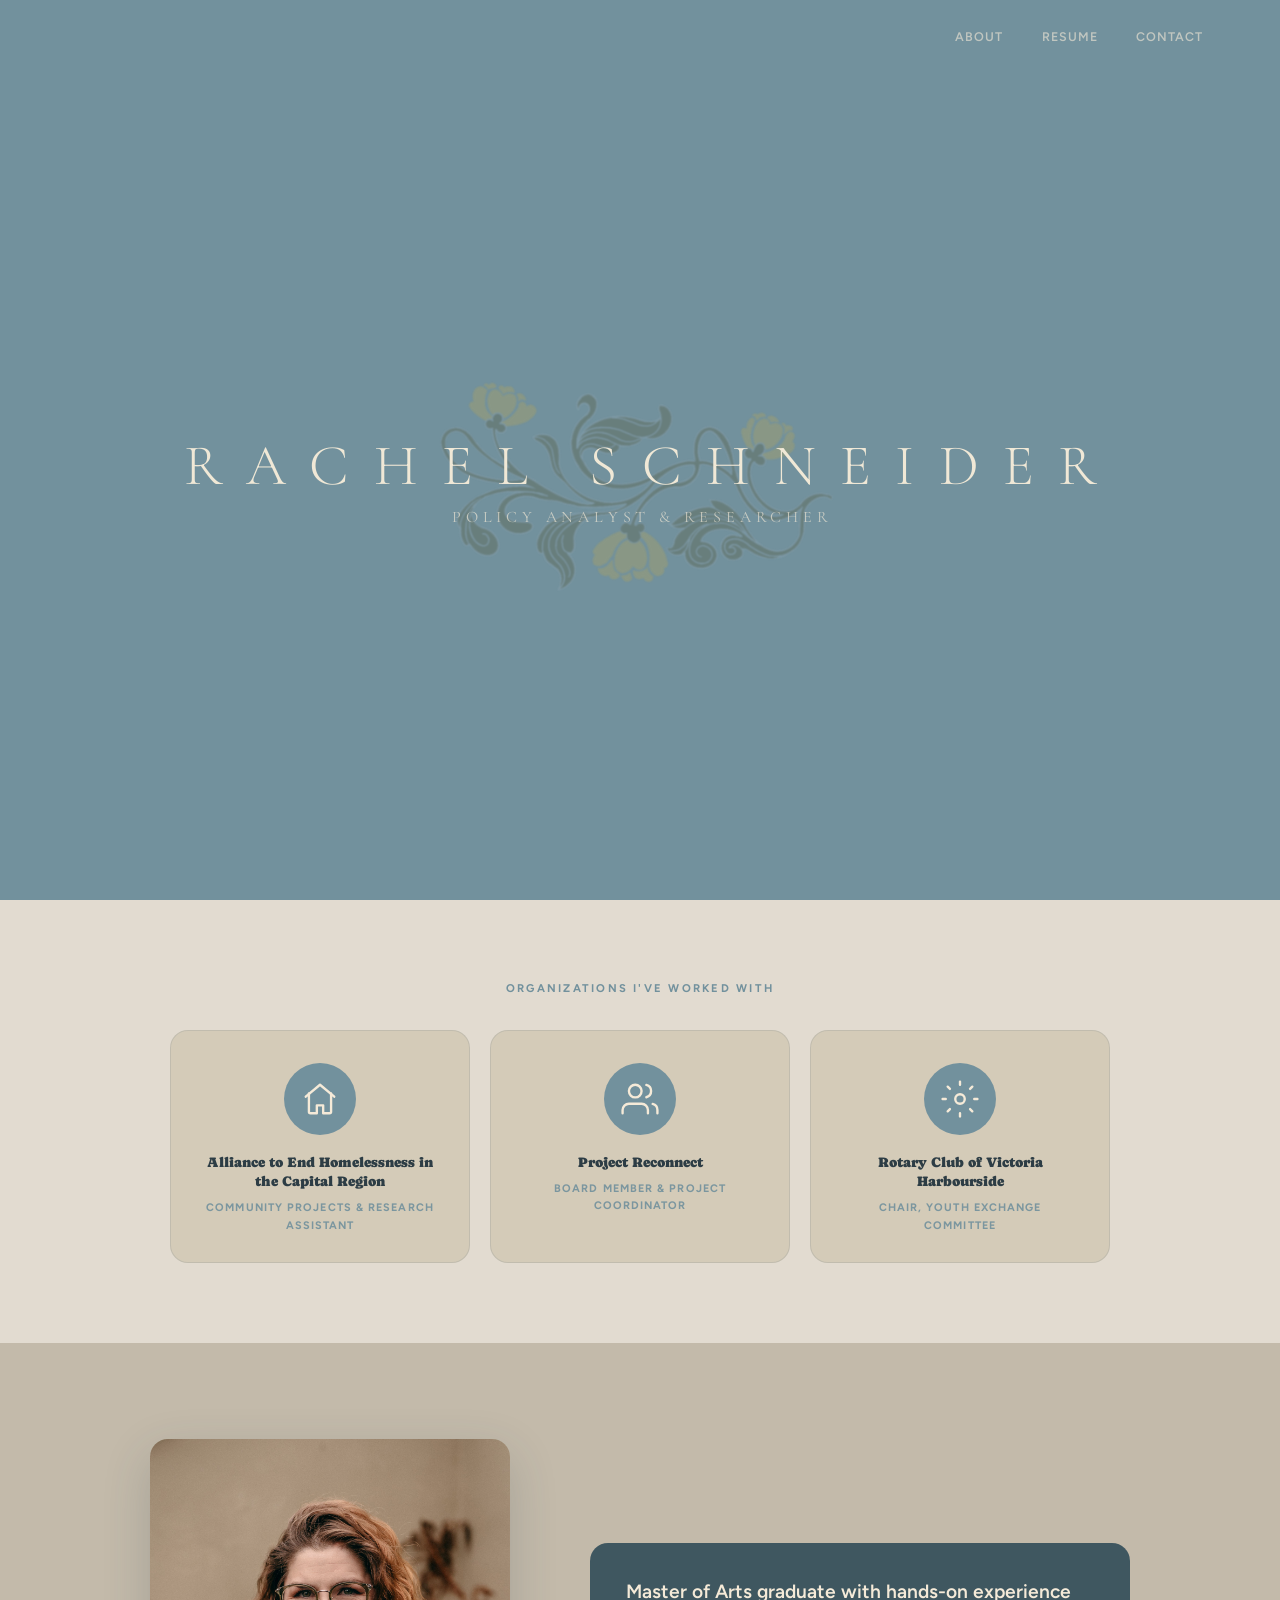
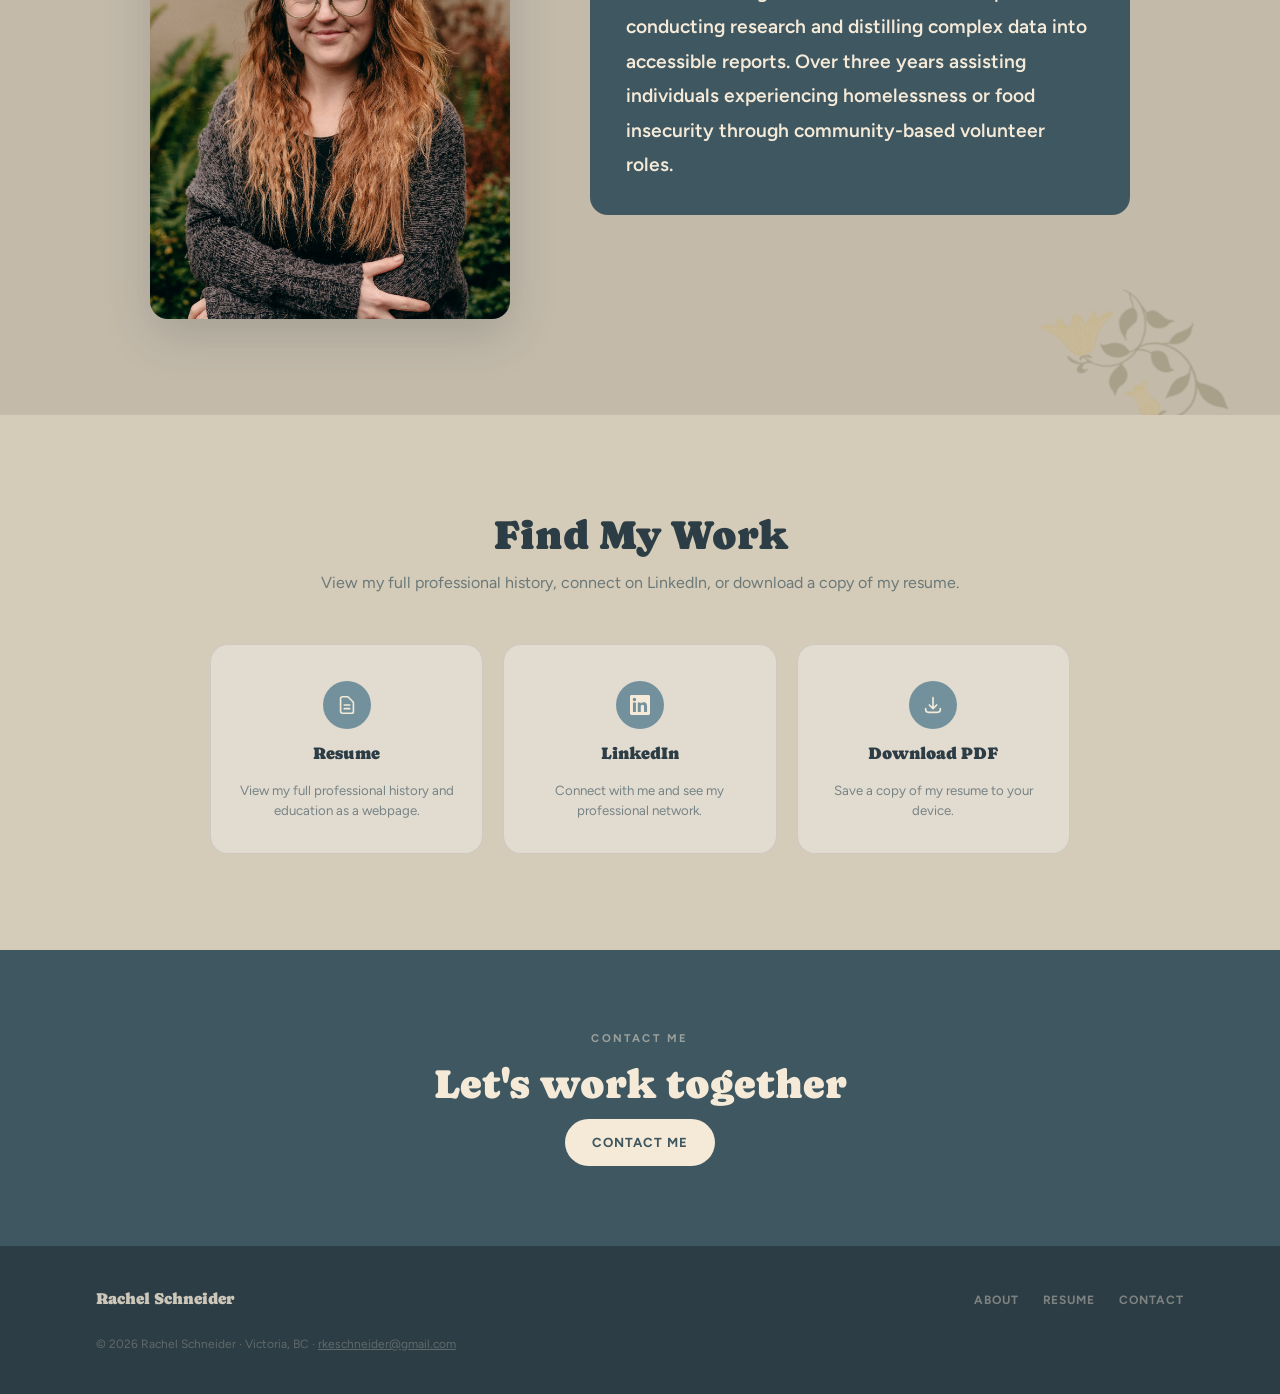
==== commit 4cbec046: "Add contact, about pages; resume rewrite; home page redesign" ====
--- a/index.html
+++ b/index.html
@@ -2,145 +2,9 @@
 <html lang="en">
 <head>
   <meta charset="UTF-8">
-  <meta name="viewport" content="width=device-width, initial-scale=1.0">
+  <meta http-equiv="refresh" content="0; url=home.html">
   <title>Rachel Schneider</title>
-  <link rel="preconnect" href="https://fonts.googleapis.com">
-  <link href="https://fonts.googleapis.com/css2?family=Cormorant+Garamond:wght@300;400&display=swap" rel="stylesheet">
-  <style>
-    *, *::before, *::after { margin: 0; padding: 0; box-sizing: border-box; }
-
-    html, body {
-      height: 100%;
-    }
-
-    body {
-      background: #72919d;
-      min-height: 100vh;
-      min-height: 100dvh;
-      display: flex;
-      flex-direction: column;
-      align-items: center;
-      overflow: hidden;
-      cursor: pointer;
-    }
-
-    /* Equal flex spacers above and below keep the card vertically centred */
-    .spacer {
-      flex: 1;
-      display: flex;
-      align-items: center;
-      justify-content: center;
-    }
-
-    /* ── Centred composition ────────────────────────────── */
-    .splash {
-      position: relative;
-      /* Never exceed native PNG res (2016px) — always sharp.
-         min() picks the tightest constraint: width, height-derived, or hard cap. */
-      width: min(860px, 90vw, calc(88vh * 1.75));
-      animation: fadein 1.5s cubic-bezier(0.22, 1, 0.36, 1) 0.2s both;
-    }
-
-    /* The botanical art — transparent PNG, drops straight onto the blue */
-    .floral {
-      display: block;
-      width: 100%;
-      height: auto;
-      pointer-events: none;
-      user-select: none;
-    }
-
-    /* Name + title sit centred over the art, just like the business card */
-    .name-block {
-      position: absolute;
-      top: 50%;
-      left: 50%;
-      transform: translate(-50%, -52%);
-      text-align: center;
-      width: 100%;
-      pointer-events: none;
-    }
-
-    .name {
-      font-family: 'Cormorant Garamond', Georgia, serif;
-      font-weight: 300;
-      font-size: clamp(1.4rem, 4.8vw, 3.6rem);
-      letter-spacing: 0.42em;
-      text-indent: 0.42em;   /* offset trailing gap */
-      text-transform: uppercase;
-      color: #f0e8d6;
-      line-height: 1.0;
-      white-space: nowrap;
-    }
-
-    .title {
-      font-family: 'Cormorant Garamond', Georgia, serif;
-      font-weight: 400;
-      font-size: clamp(0.42rem, 1.35vw, 1rem);
-      letter-spacing: 0.3em;
-      text-indent: 0.3em;
-      text-transform: uppercase;
-      color: rgba(240, 232, 214, 0.68);
-      margin-top: 0.6em;
-      white-space: nowrap;
-    }
-
-    /* ── Welcome prompt ─────────────────────────────────── */
-    .welcome {
-      font-family: 'Cormorant Garamond', Georgia, serif;
-      font-size: clamp(0.55rem, 1.2vw, 0.75rem);
-      letter-spacing: 0.38em;
-      text-indent: 0.38em;
-      text-transform: uppercase;
-      color: rgba(240, 232, 214, 0.62);
-      white-space: nowrap;
-      pointer-events: none;
-      animation: fadein 2.2s ease 1s both, pulse 3.5s ease-in-out 3s infinite;
-    }
-
-    /* Full-screen invisible click target */
-    .cover-link {
-      position: fixed;
-      inset: 0;
-      z-index: 10;
-    }
-
-    @keyframes fadein {
-      from { opacity: 0; transform: translateY(8px); }
-      to   { opacity: 1; transform: translateY(0); }
-    }
-
-    @keyframes pulse {
-      0%, 100% { opacity: 0.62; }
-      50%       { opacity: 1; }
-    }
-  </style>
+  <script>window.location.replace("home.html");</script>
 </head>
-<body>
-
-  <div class="spacer"></div>
-
-  <div class="splash">
-    <!-- Transparent PNG — no edges, no rectangle, pure art on blue -->
-    <img
-      class="floral"
-      src="assets/background-flower.png"
-      alt=""
-      aria-hidden="true"
-    >
-    <!-- Text layered on top, matching the card layout -->
-    <div class="name-block">
-      <p class="name">Rachel Schneider</p>
-      <p class="title">Policy Analyst &amp; Researcher</p>
-    </div>
-  </div>
-
-  <!-- Welcome sits centred in the lower spacer -->
-  <div class="spacer">
-    <p class="welcome">WELCOME &mdash; CLICK TO ENTER</p>
-  </div>
-
-  <a href="home.html" class="cover-link" aria-label="Enter site"></a>
-
-</body>
+<body></body>
 </html>
